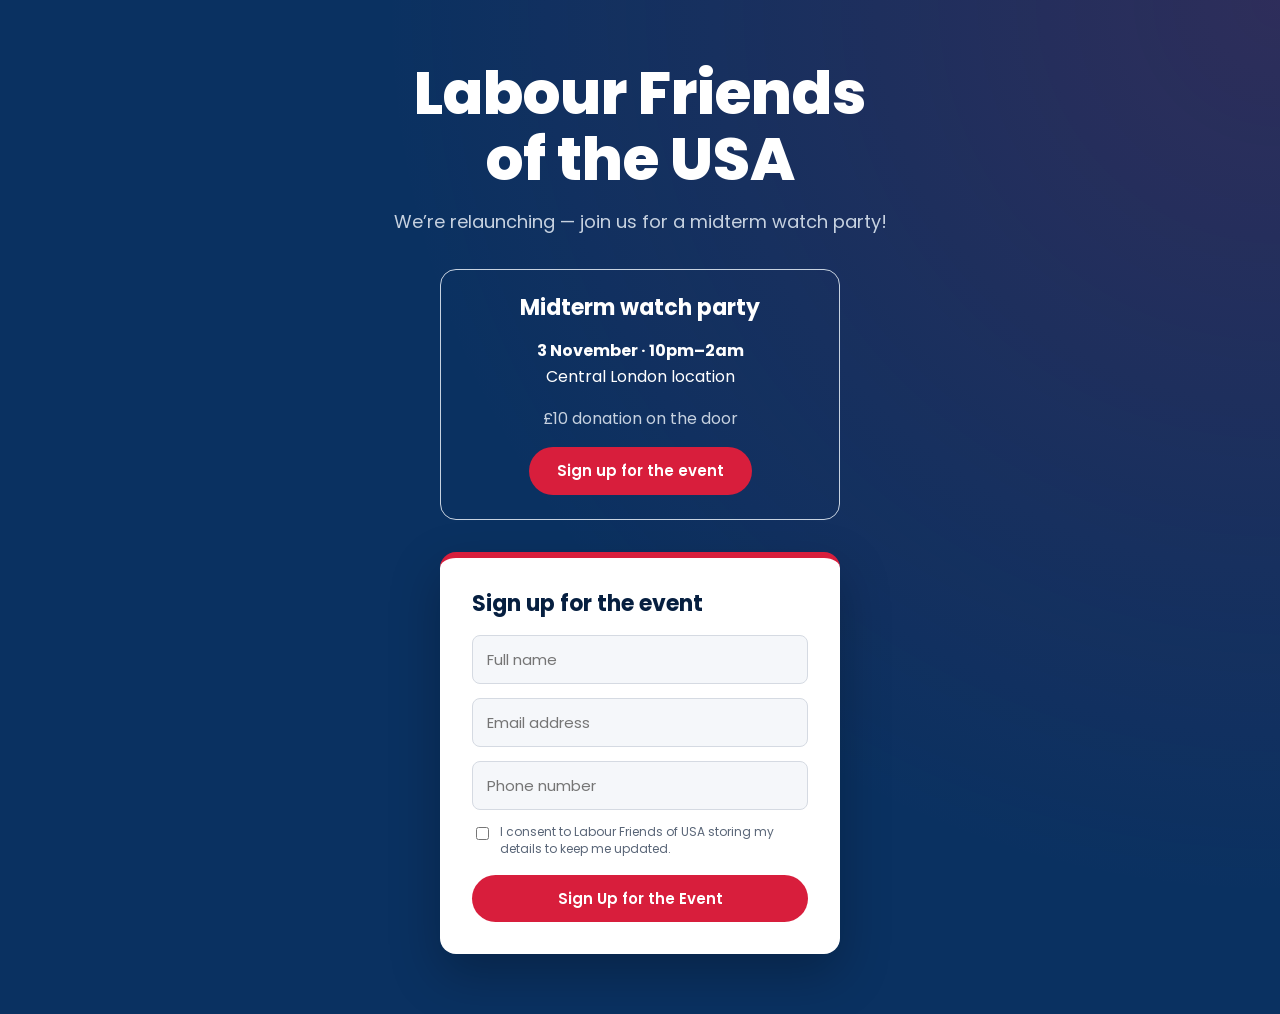
==== index.html @ 7e3e92ee "feat: repurpose registration form for midterm watch party Add event details and a signup link to the" ====
<!DOCTYPE html>
<html lang="en">
<head>
<meta charset="UTF-8">
<meta name="viewport" content="width=device-width, initial-scale=1.0">
<title>Labour Friends of USA</title>
<meta name="description" content="Join Labour Friends of USA for a midterm watch party in Central London on 3 November, 10pm–2am. Sign up here; £10 donation on the door.">
<link rel="preconnect" href="https://fonts.googleapis.com">
<link rel="preconnect" href="https://fonts.gstatic.com" crossorigin>
<link href="https://fonts.googleapis.com/css2?family=Poppins:wght@400;600;700;800&display=swap" rel="stylesheet">
<link rel="stylesheet" href="style.css">
</head>
<body>

<main class="hero">
  <div class="container hero-inner">
    <h1>Labour Friends <br> of the USA</h1>
    <p class="hero-sub">We’re relaunching — join us for a midterm watch party!</p>

    <section class="event-details" aria-labelledby="event-title">
      <h2 id="event-title">Midterm watch party</h2>
      <p><strong>3 November · 10pm–2am</strong><br>Central London location</p>
      <p class="event-donation">£10 donation on the door</p>
      <a href="#preregister-form" class="btn btn-primary">Sign up for the event</a>
    </section>

    <form class="signup-form" id="preregister-form" aria-labelledby="signup-title">
      <h2 id="signup-title">Sign up for the event</h2>
      <input type="hidden" name="event" value="Midterm watch party — 3 November, 10pm–2am">
      <p class="hidden-field" aria-hidden="true">
        <label>Leave this field blank: <input type="text" name="company" id="company" tabindex="-1" autocomplete="off"></label>
      </p>

      <div class="form-row">
        <label for="name" class="sr-only">Full name</label>
        <input type="text" id="name" name="name" placeholder="Full name" required>
      </div>

      <div class="form-row">
        <label for="email" class="sr-only">Email address</label>
        <input type="email" id="email" name="email" placeholder="Email address" required>
      </div>

      <div class="form-row">
        <label for="phone" class="sr-only">Phone number</label>
        <input type="tel" id="phone" name="phone" placeholder="Phone number" required>
      </div>

      <div class="form-row form-consent">
        <input type="checkbox" id="consent" name="consent" value="yes" required>
        <label for="consent">I consent to Labour Friends of USA storing my details to keep me updated.</label>
      </div>

      <button type="submit" class="btn btn-primary btn-full" id="submit-btn">Sign Up for the Event</button>
      <p class="form-error" id="form-error" hidden>Something went wrong — please try again.</p>
    </form>
  </div>
</main>

<script>
  // Paste the URL you get from deploying the Google Apps Script (ends in /exec)
  const SCRIPT_URL = "https://script.google.com/macros/s/AKfycbxKDBFHG2n8DYJcx58S91uv5Vl0VtOVpLHoI3PwBOSRqVzMYFhmmKj1LLZxQUhBbjUpUQ/exec";

  const form = document.getElementById('preregister-form');
  const submitBtn = document.getElementById('submit-btn');
  const errorMsg = document.getElementById('form-error');

  form.addEventListener('submit', function (e) {
    e.preventDefault();

    // Honeypot: if this hidden field got filled in, it's a bot — drop silently
    if (form.company.value) return;

    submitBtn.disabled = true;
    submitBtn.textContent = 'Signing up...';
    errorMsg.hidden = true;

    fetch(SCRIPT_URL, {
      method: 'POST',
      mode: 'no-cors',
      body: new FormData(form)
    })
      .then(function () {
        window.location.href = 'thank-you.html';
      })
      .catch(function () {
        errorMsg.hidden = false;
        submitBtn.disabled = false;
        submitBtn.textContent = 'Sign Up for the Event';
      });
  });
</script>

</body>
</html>
---- style.css ----
:root {
  --usa-blue: #0a3161;
  --usa-blue-dark: #061f40;
  --usa-red: #b31942;
  --usa-red-bright: #d81e3c;
  --white: #ffffff;
  --off-white: #f5f7fa;
  --text-muted: #c7d2e0;
}

* {
  box-sizing: border-box;
}

body {
  margin: 0;
  min-height: 100vh;
  display: flex;
  flex-direction: column;
  font-family: 'Poppins', sans-serif;
  background: var(--usa-blue);
  color: var(--white);
  line-height: 1.6;
}

.container {
  max-width: 600px;
  margin: 0 auto;
  padding: 0 24px;
}

h1 {
  font-weight: 800;
  margin: 0 0 16px;
}

a {
  color: inherit;
}

/* Buttons */
.btn {
  display: inline-block;
  font-family: 'Poppins', sans-serif;
  font-weight: 600;
  font-size: 15px;
  text-decoration: none;
  padding: 12px 28px;
  border-radius: 999px;
  border: none;
  cursor: pointer;
  transition: transform 0.15s ease, background-color 0.15s ease;
}

.btn:hover {
  transform: translateY(-1px);
}

.btn-primary {
  background: var(--usa-red-bright);
  color: var(--white);
}

.btn-primary:hover {
  background: var(--usa-red);
}

.btn-full {
  width: 100%;
  text-align: center;
}

/* Hero */
.hero {
  flex: 1;
  display: flex;
  align-items: center;
  padding: 60px 0;
  background: radial-gradient(circle at top right, rgba(211, 30, 60, 0.18), transparent 55%),
              var(--usa-blue);
  text-align: center;
}

.hero-inner {
  width: 100%;
}

.hero h1 {
  font-size: clamp(38px, 8vw, 60px);
  line-height: 1.1;
  color: var(--white);
}

.hero-sub {
  margin: 0 0 32px;
  font-size: 18px;
  color: var(--text-muted);
}

/* Event */
.event-details {
  margin: 0 auto 32px;
  max-width: 400px;
  padding: 24px;
  border: 1px solid var(--text-muted);
  border-radius: 16px;
}

.event-details h2,
.signup-form h2 {
  margin: 0 0 16px;
  font-size: 22px;
  line-height: 1.3;
}

.event-details p {
  margin: 0 0 16px;
}

.event-donation {
  color: var(--text-muted);
}

.btn:focus-visible {
  outline: 3px solid currentColor;
  outline-offset: 4px;
}

/* Sign-up form */
.signup-form {
  max-width: 400px;
  margin: 0 auto;
  scroll-margin-top: 24px;
  background: var(--white);
  color: var(--usa-blue-dark);
  border-radius: 16px;
  padding: 32px;
  text-align: left;
  box-shadow: 0 20px 50px rgba(0, 0, 0, 0.25);
  border-top: 6px solid var(--usa-red-bright);
}

.hidden-field {
  position: absolute;
  left: -9999px;
}

.sr-only {
  position: absolute;
  width: 1px;
  height: 1px;
  overflow: hidden;
  clip: rect(0, 0, 0, 0);
}

.form-row {
  margin-bottom: 14px;
}

.form-row input {
  width: 100%;
  padding: 12px 14px;
  border: 1px solid #d5dae2;
  border-radius: 8px;
  font-family: 'Poppins', sans-serif;
  font-size: 15px;
  background: var(--off-white);
  color: var(--usa-blue-dark);
}

.form-row input:focus {
  outline: none;
  border-color: var(--usa-red-bright);
  background: var(--white);
}

.form-consent {
  display: flex;
  align-items: flex-start;
  gap: 8px;
  margin-bottom: 18px;
}

.form-consent input {
  width: auto;
  margin-top: 3px;
  accent-color: var(--usa-red-bright);
}

.form-consent label {
  font-size: 12px;
  color: #5a6678;
  line-height: 1.4;
}

.form-error {
  margin: 12px 0 0;
  font-size: 13px;
  color: var(--usa-red);
  text-align: center;
}

/* Footer */
.site-footer {
  padding: 20px 0;
  text-align: center;
  font-size: 13px;
  color: var(--text-muted);
}

/* Responsive */
@media (max-width: 480px) {
  .signup-form {
    padding: 24px 20px;
  }
}
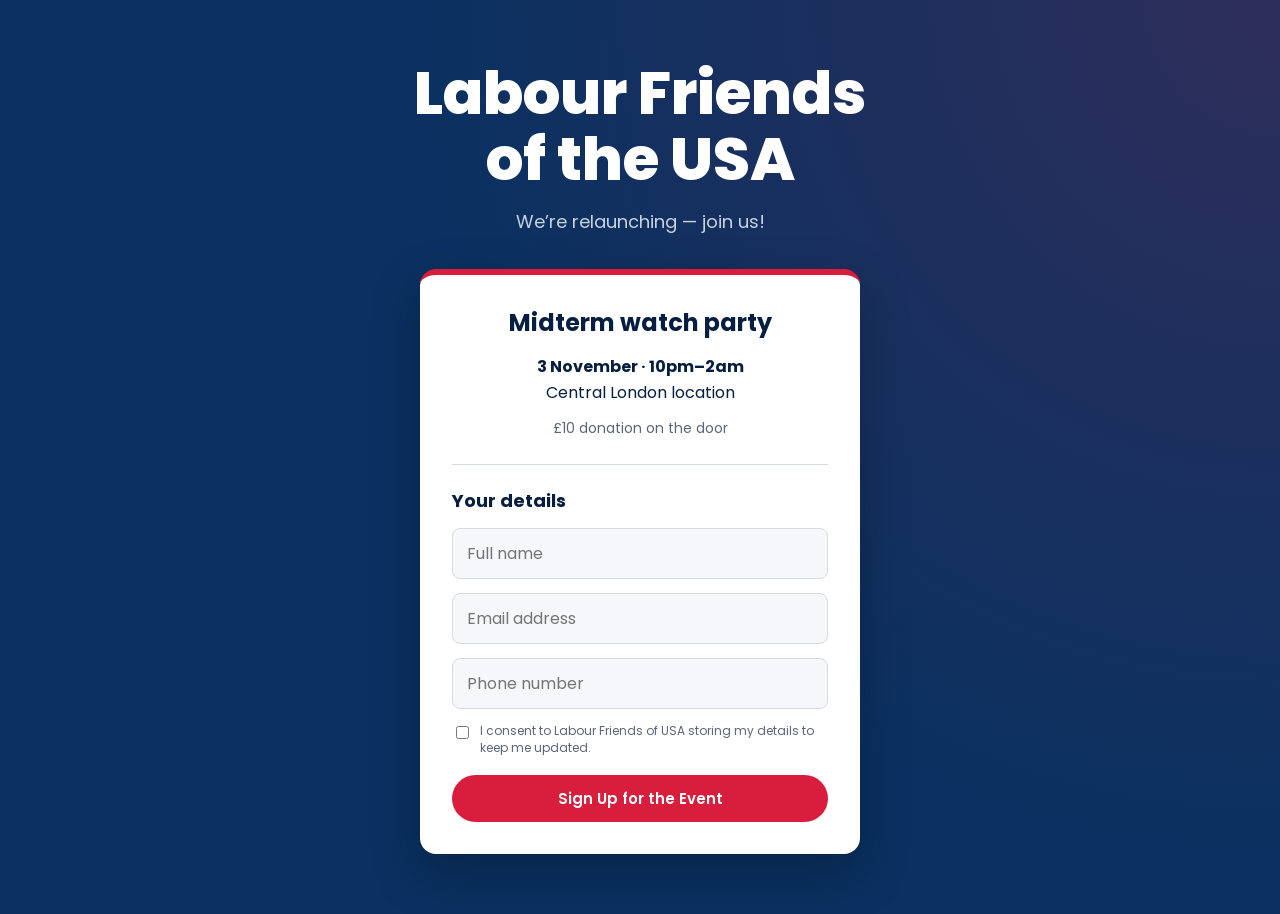
==== commit 7f56d3c7: "fix: unify event details and signup into a single card Remove the redundant jump-to-form button so t" ====
--- a/index.html
+++ b/index.html
@@ -15,17 +15,16 @@
 <main class="hero">
   <div class="container hero-inner">
     <h1>Labour Friends <br> of the USA</h1>
-    <p class="hero-sub">We’re relaunching — join us for a midterm watch party!</p>
+    <p class="hero-sub">We’re relaunching — join us!</p>
 
-    <section class="event-details" aria-labelledby="event-title">
-      <h2 id="event-title">Midterm watch party</h2>
-      <p><strong>3 November · 10pm–2am</strong><br>Central London location</p>
-      <p class="event-donation">£10 donation on the door</p>
-      <a href="#preregister-form" class="btn btn-primary">Sign up for the event</a>
-    </section>
+    <form class="signup-form" id="preregister-form" aria-labelledby="event-title signup-title">
+      <section class="event-details" aria-labelledby="event-title">
+        <h2 id="event-title">Midterm watch party</h2>
+        <p><strong>3 November · 10pm–2am</strong><br>Central London location</p>
+        <p class="event-donation">£10 donation on the door</p>
+      </section>
 
-    <form class="signup-form" id="preregister-form" aria-labelledby="signup-title">
-      <h2 id="signup-title">Sign up for the event</h2>
+      <h2 id="signup-title">Your details</h2>
       <input type="hidden" name="event" value="Midterm watch party — 3 November, 10pm–2am">
       <p class="hidden-field" aria-hidden="true">
         <label>Leave this field blank: <input type="text" name="company" id="company" tabindex="-1" autocomplete="off"></label>
--- a/style.css
+++ b/style.css
@@ -97,28 +97,32 @@
   color: var(--text-muted);
 }
 
-/* Event */
+/* Event summary inside the signup card */
 .event-details {
-  margin: 0 auto 32px;
-  max-width: 400px;
-  padding: 24px;
-  border: 1px solid var(--text-muted);
-  border-radius: 16px;
-}
-
-.event-details h2,
+  margin-bottom: 24px;
+  padding-bottom: 24px;
+  border-bottom: 1px solid #d5dae2;
+  text-align: center;
+}
+
 .signup-form h2 {
   margin: 0 0 16px;
-  font-size: 22px;
+  font-size: 18px;
   line-height: 1.3;
 }
 
+.event-details h2 {
+  font-size: 24px;
+}
+
 .event-details p {
-  margin: 0 0 16px;
-}
-
-.event-donation {
-  color: var(--text-muted);
+  margin: 0 0 12px;
+}
+
+.event-details .event-donation {
+  margin-bottom: 0;
+  font-size: 14px;
+  color: #5a6678;
 }
 
 .btn:focus-visible {
@@ -128,9 +132,8 @@
 
 /* Sign-up form */
 .signup-form {
-  max-width: 400px;
+  max-width: 440px;
   margin: 0 auto;
-  scroll-margin-top: 24px;
   background: var(--white);
   color: var(--usa-blue-dark);
   border-radius: 16px;
@@ -163,7 +166,7 @@
   border: 1px solid #d5dae2;
   border-radius: 8px;
   font-family: 'Poppins', sans-serif;
-  font-size: 15px;
+  font-size: 16px;
   background: var(--off-white);
   color: var(--usa-blue-dark);
 }
@@ -210,6 +213,10 @@
 
 /* Responsive */
 @media (max-width: 480px) {
+  .hero {
+    padding: 32px 0;
+  }
+
   .signup-form {
     padding: 24px 20px;
   }
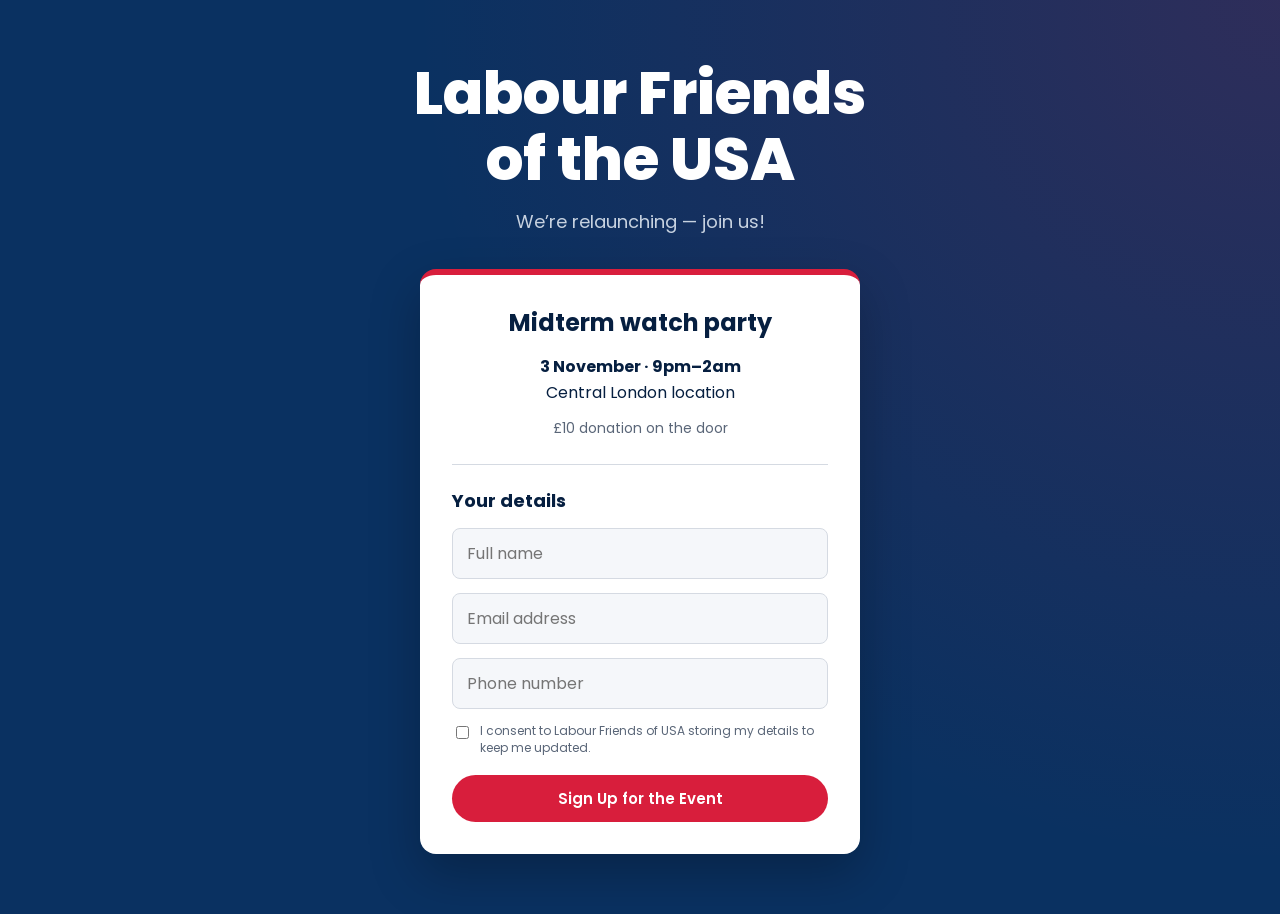
==== commit 7fe14755: "fix: change watch party start time to 9pm" ====
--- a/index.html
+++ b/index.html
@@ -4,7 +4,7 @@
 <meta charset="UTF-8">
 <meta name="viewport" content="width=device-width, initial-scale=1.0">
 <title>Labour Friends of USA</title>
-<meta name="description" content="Join Labour Friends of USA for a midterm watch party in Central London on 3 November, 10pm–2am. Sign up here; £10 donation on the door.">
+<meta name="description" content="Join Labour Friends of USA for a midterm watch party in Central London on 3 November, 9pm–2am. Sign up here; £10 donation on the door.">
 <link rel="preconnect" href="https://fonts.googleapis.com">
 <link rel="preconnect" href="https://fonts.gstatic.com" crossorigin>
 <link href="https://fonts.googleapis.com/css2?family=Poppins:wght@400;600;700;800&display=swap" rel="stylesheet">
@@ -20,12 +20,12 @@
     <form class="signup-form" id="preregister-form" aria-labelledby="event-title signup-title">
       <section class="event-details" aria-labelledby="event-title">
         <h2 id="event-title">Midterm watch party</h2>
-        <p><strong>3 November · 10pm–2am</strong><br>Central London location</p>
+        <p><strong>3 November · 9pm–2am</strong><br>Central London location</p>
         <p class="event-donation">£10 donation on the door</p>
       </section>
 
       <h2 id="signup-title">Your details</h2>
-      <input type="hidden" name="event" value="Midterm watch party — 3 November, 10pm–2am">
+      <input type="hidden" name="event" value="Midterm watch party — 3 November, 9pm–2am">
       <p class="hidden-field" aria-hidden="true">
         <label>Leave this field blank: <input type="text" name="company" id="company" tabindex="-1" autocomplete="off"></label>
       </p>
